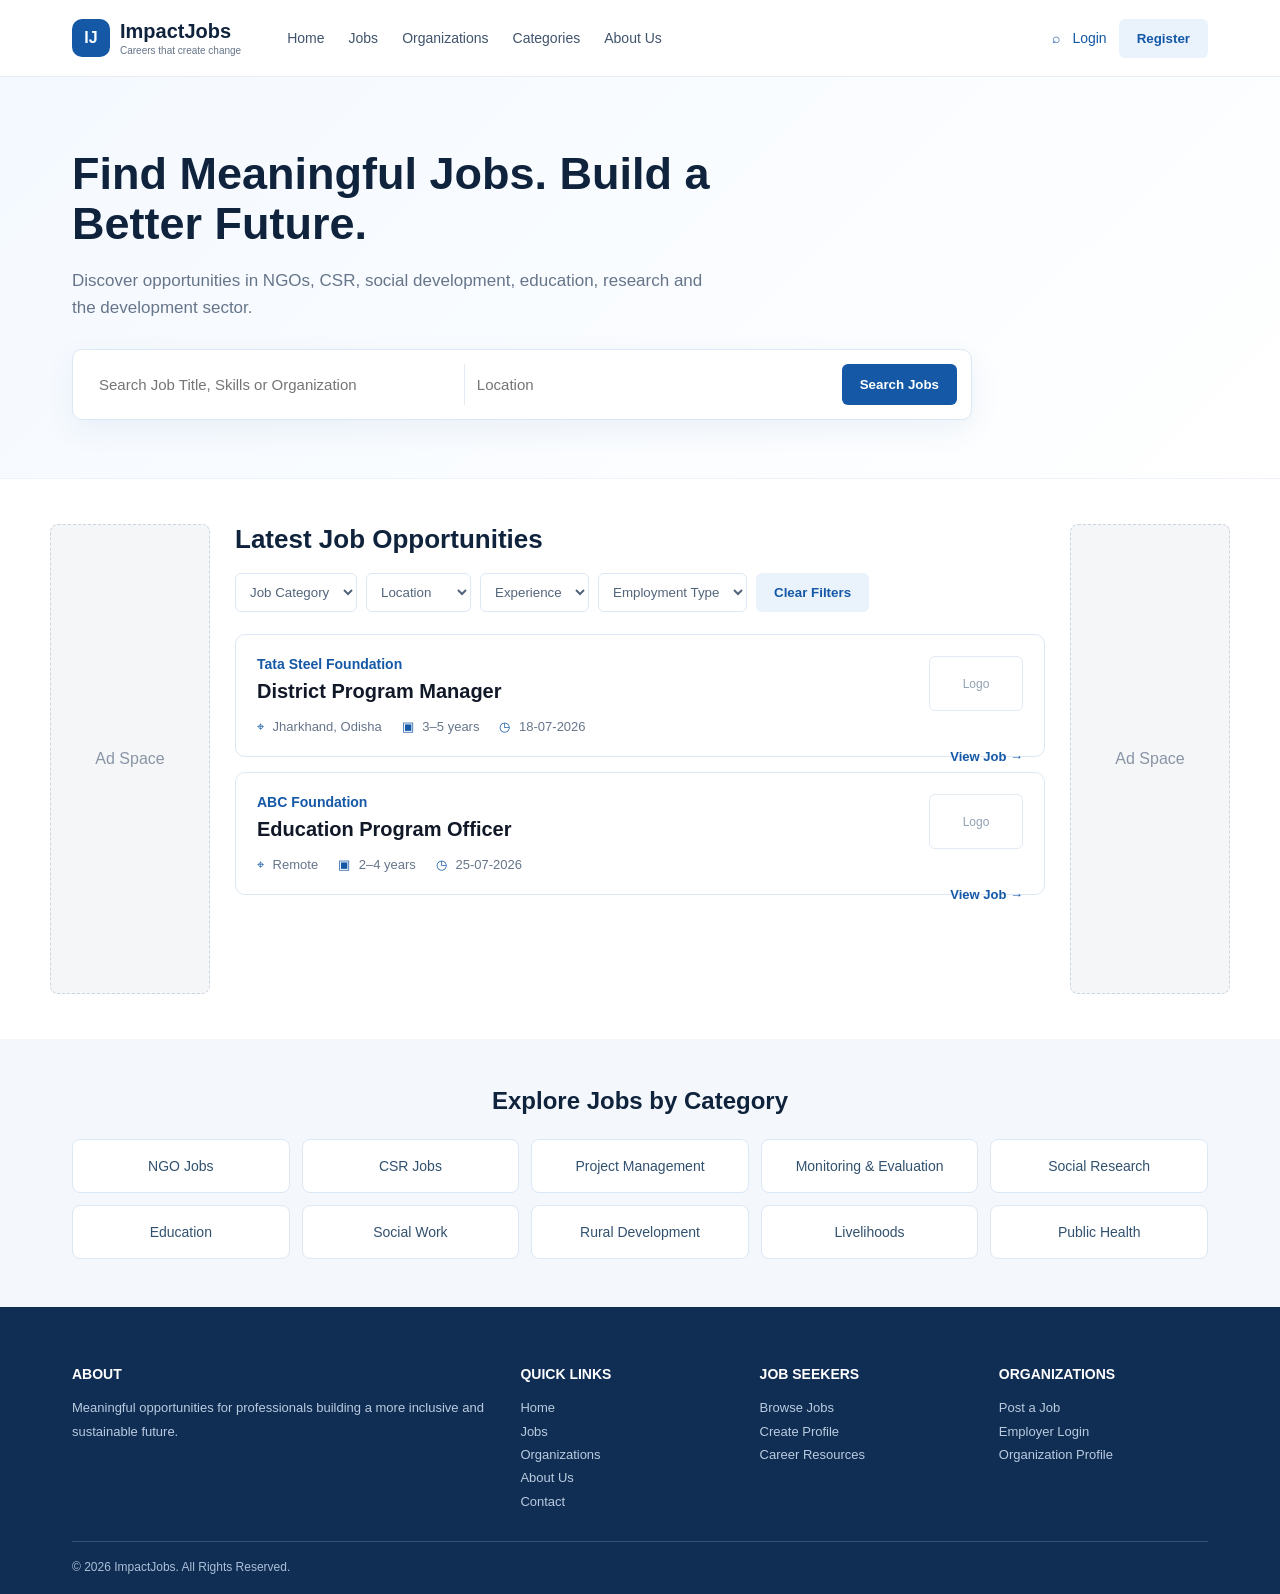
==== index.html @ d1e04d3b "Add files via upload" ====
<!DOCTYPE html>
<html lang="en">
<head>
  <meta charset="UTF-8">
  <meta name="viewport" content="width=device-width, initial-scale=1.0">
  <title>ImpactJobs - Meaningful Careers</title>

  <style>
    :root {
      --primary-blue: #1458a6;
      --dark-blue: #102d53;
      --text-dark: #10233d;
      --text-muted: #66758a;
      --light-blue: #f4f8fc;
      --border-blue: #dce8f5;
      --white: #ffffff;
      --ad-grey: #f5f6f8;
    }

    * {
      box-sizing: border-box;
    }

    body {
      margin: 0;
      font-family: Arial, sans-serif;
      color: var(--text-dark);
      background: var(--white);
    }

    a {
      color: inherit;
      text-decoration: none;
    }

    .container {
      width: 100%;
      max-width: 1180px;
      margin: auto;
      padding: 0 22px;
    }

    /* Header */

    header {
      background: var(--white);
      border-bottom: 1px solid #e8eef5;
    }

    .navbar {
      min-height: 76px;
      display: flex;
      align-items: center;
      gap: 28px;
    }

    .brand {
      display: flex;
      align-items: center;
      gap: 10px;
      margin-right: 18px;
    }

    .logo-mark {
      width: 38px;
      height: 38px;
      display: grid;
      place-items: center;
      border-radius: 10px;
      color: white;
      background: var(--primary-blue);
      font-weight: bold;
    }

    .brand-name {
      display: block;
      font-size: 20px;
      font-weight: bold;
    }

    .tagline {
      display: block;
      margin-top: 2px;
      color: var(--text-muted);
      font-size: 10px;
    }

    .nav-links {
      display: flex;
      flex: 1;
      gap: 24px;
      color: #40536c;
      font-size: 14px;
    }

    .nav-links a:hover {
      color: var(--primary-blue);
    }

    .actions {
      display: flex;
      align-items: center;
      gap: 12px;
    }

    .login {
      color: var(--primary-blue);
      font-size: 14px;
    }

    .button {
      padding: 12px 18px;
      border: 0;
      border-radius: 6px;
      color: white;
      background: var(--primary-blue);
      font-weight: bold;
      cursor: pointer;
    }

    .button.light {
      color: var(--primary-blue);
      background: #eaf3fc;
    }

    /* Hero */

    .hero {
      padding: 72px 0 58px;
      background: linear-gradient(135deg, #f4f9ff, #ffffff);
      border-bottom: 1px solid #edf3f9;
    }

    .hero h1 {
      max-width: 650px;
      margin: 0 0 16px;
      font-size: 45px;
      line-height: 1.12;
    }

    .hero p {
      max-width: 650px;
      color: var(--text-muted);
      font-size: 17px;
      line-height: 1.6;
    }

    .search-box {
      display: flex;
      max-width: 900px;
      gap: 10px;
      margin-top: 28px;
      padding: 14px;
      background: white;
      border: 1px solid var(--border-blue);
      border-radius: 10px;
      box-shadow: 0 10px 30px #174e8d12;
    }

    .search-box input {
      flex: 1;
      min-width: 0;
      padding: 12px;
      border: 0;
      outline: 0;
      font-size: 15px;
    }

    .search-box input + input {
      border-left: 1px solid #e4ebf2;
    }

    /* Main content */

    .main-layout {
      display: grid;
      grid-template-columns: 160px minmax(0, 1fr) 160px;
      gap: 25px;
      padding: 45px 0;
    }

    .ad-space {
      min-height: 470px;
      display: grid;
      place-items: center;
      padding: 10px;
      color: #8995a5;
      background: var(--ad-grey);
      border: 1px dashed #cbd5e1;
      border-radius: 8px;
      text-align: center;
    }

    .main-content h2 {
      margin: 0 0 18px;
      font-size: 26px;
    }

    /* Filters */

    .filters {
      display: flex;
      flex-wrap: wrap;
      gap: 9px;
      margin-bottom: 22px;
    }

    .filters select {
      padding: 10px;
      color: #53657b;
      background: white;
      border: 1px solid var(--border-blue);
      border-radius: 6px;
    }

    /* Job cards */

    .job-card {
      display: block;
      margin-bottom: 15px;
      padding: 21px;
      background: white;
      border: 1px solid var(--border-blue);
      border-radius: 10px;
      transition: 0.2s;
    }

    .job-card:hover {
      border-color: #8ebbe8;
      box-shadow: 0 10px 25px #1458a61a;
      transform: translateY(-3px);
    }

    .card-top {
      display: flex;
      justify-content: space-between;
      gap: 18px;
    }

    .organization {
      color: var(--primary-blue);
      font-size: 14px;
      font-weight: bold;
    }

    .job-card h3 {
      margin: 8px 0 16px;
      color: #111827;
      font-size: 20px;
    }

    .logo-box {
      width: 94px;
      height: 55px;
      display: grid;
      flex: none;
      place-items: center;
      color: #91a1b3;
      border: 1px solid #e3eaf2;
      border-radius: 6px;
      font-size: 12px;
    }

    .job-meta {
      display: flex;
      flex-wrap: wrap;
      gap: 20px;
      color: var(--text-muted);
      font-size: 13px;
    }

    .job-meta span {
      margin-right: 5px;
      color: var(--primary-blue);
    }

    .view-job {
      float: right;
      margin-top: 14px;
      color: var(--primary-blue);
      font-size: 13px;
      font-weight: bold;
    }

    /* Categories */

    .categories {
      padding: 48px 0;
      background: var(--light-blue);
    }

    .categories h2 {
      margin: 0 0 24px;
      text-align: center;
    }

    .category-grid {
      display: grid;
      grid-template-columns: repeat(5, 1fr);
      gap: 12px;
    }

    .category {
      padding: 18px 12px;
      color: #31516f;
      background: white;
      border: 1px solid var(--border-blue);
      border-radius: 8px;
      text-align: center;
      font-size: 14px;
    }

    .category:hover {
      color: var(--primary-blue);
      border-color: var(--primary-blue);
    }

    /* Footer */

    footer {
      padding: 45px 0 20px;
      color: #dbe8f6;
      background: var(--dark-blue);
    }

    .footer-grid {
      display: grid;
      grid-template-columns: 2fr repeat(3, 1fr);
      gap: 30px;
    }

    .footer-grid h3 {
      color: white;
      font-size: 14px;
    }

    .footer-grid p,
    .footer-grid a {
      display: block;
      color: #b9cbe0;
      font-size: 13px;
      line-height: 1.8;
    }

    .copyright {
      margin-top: 28px;
      padding-top: 18px;
      color: #aac0d8;
      border-top: 1px solid #315276;
      font-size: 12px;
    }

    /* Mobile */

    @media (max-width: 850px) {
      .navbar {
        flex-wrap: wrap;
        min-height: auto;
        padding: 15px 0;
      }

      .nav-links {
        order: 3;
        width: 100%;
        overflow-x: auto;
      }

      .main-layout {
        grid-template-columns: 1fr;
      }

      .ad-space {
        min-height: 100px;
      }

      .category-grid {
        grid-template-columns: repeat(2, 1fr);
      }

      .footer-grid {
        grid-template-columns: 1fr 1fr;
      }

      .hero h1 {
        font-size: 36px;
      }
    }

    @media (max-width: 560px) {
      .search-box {
        display: block;
      }

      .search-box input,
      .search-box input + input {
        display: block;
        width: 100%;
        border: 0;
        border-bottom: 1px solid #e4ebf2;
      }

      .search-box .button {
        width: 100%;
        margin-top: 10px;
      }

      .login {
        display: none;
      }

      .hero {
        padding: 48px 0;
      }

      .category-grid,
      .footer-grid {
        grid-template-columns: 1fr 1fr;
      }
    }
  </style>
</head>

<body>

  <!-- Header -->
  <header>
    <div class="container navbar">

      <a class="brand" href="#home">
        <span class="logo-mark">IJ</span>

        <span>
          <span class="brand-name">ImpactJobs</span>
          <span class="tagline">Careers that create change</span>
        </span>
      </a>

      <nav class="nav-links">
        <a href="#home">Home</a>
        <a href="#jobs">Jobs</a>
        <a href="#organizations">Organizations</a>
        <a href="#categories">Categories</a>
        <a href="#about">About Us</a>
      </nav>

      <div class="actions">
        <span class="login">⌕</span>
        <a class="login" href="#">Login</a>
        <button class="button light">Register</button>
      </div>

    </div>
  </header>

  <!-- Hero Search Section -->
  <section class="hero" id="home">
    <div class="container">

      <h1>Find Meaningful Jobs. Build a Better Future.</h1>

      <p>
        Discover opportunities in NGOs, CSR, social development,
        education, research and the development sector.
      </p>

      <form class="search-box" id="search-form">
        <input
          id="search-term"
          type="search"
          placeholder="Search Job Title, Skills or Organization"
        >

        <input
          id="search-location"
          type="search"
          placeholder="Location"
        >

        <button class="button" type="submit">
          Search Jobs
        </button>
      </form>

    </div>
  </section>

  <!-- Job Listing Area -->
  <section class="container main-layout">

    <aside class="ad-space">
      Ad Space
    </aside>

    <main class="main-content" id="jobs">

      <h2>Latest Job Opportunities</h2>

      <div class="filters">
        <select id="category-filter">
          <option value="">Job Category</option>
          <option value="NGO">NGO Jobs</option>
          <option value="CSR">CSR Jobs</option>
          <option value="Education">Education</option>
          <option value="Research">Research</option>
        </select>

        <select id="location-filter">
          <option value="">Location</option>
          <option value="Remote">Remote</option>
          <option value="Jharkhand">Jharkhand</option>
          <option value="Odisha">Odisha</option>
        </select>

        <select id="experience-filter">
          <option value="">Experience</option>
          <option value="0–2">0–2 years</option>
          <option value="3–5">3–5 years</option>
          <option value="5+">5+ years</option>
        </select>

        <select id="type-filter">
          <option value="">Employment Type</option>
          <option value="Full Time">Full Time</option>
          <option value="Part Time">Part Time</option>
          <option value="Contract">Contract</option>
        </select>

        <button class="button light" id="clear-filters" type="button">
          Clear Filters
        </button>
      </div>

      <div id="job-list"></div>

    </main>

    <aside class="ad-space">
      Ad Space
    </aside>

  </section>

  <!-- Categories -->
  <section class="categories" id="categories">
    <div class="container">

      <h2>Explore Jobs by Category</h2>

      <div class="category-grid">
        <a class="category" href="#">NGO Jobs</a>
        <a class="category" href="#">CSR Jobs</a>
        <a class="category" href="#">Project Management</a>
        <a class="category" href="#">Monitoring & Evaluation</a>
        <a class="category" href="#">Social Research</a>
        <a class="category" href="#">Education</a>
        <a class="category" href="#">Social Work</a>
        <a class="category" href="#">Rural Development</a>
        <a class="category" href="#">Livelihoods</a>
        <a class="category" href="#">Public Health</a>
      </div>

    </div>
  </section>

  <!-- Footer -->
  <footer id="about">
    <div class="container">

      <div class="footer-grid">

        <div>
          <h3>ABOUT</h3>
          <p>
            Meaningful opportunities for professionals building
            a more inclusive and sustainable future.
          </p>
        </div>

        <div>
          <h3>QUICK LINKS</h3>
          <a href="#home">Home</a>
          <a href="#jobs">Jobs</a>
          <a href="#organizations">Organizations</a>
          <a href="#about">About Us</a>
          <a href="#">Contact</a>
        </div>

        <div>
          <h3>JOB SEEKERS</h3>
          <a href="#jobs">Browse Jobs</a>
          <a href="#">Create Profile</a>
          <a href="#">Career Resources</a>
        </div>

        <div>
          <h3>ORGANIZATIONS</h3>
          <a href="#">Post a Job</a>
          <a href="#">Employer Login</a>
          <a href="#">Organization Profile</a>
        </div>

      </div>

      <div class="copyright">
        © 2026 ImpactJobs. All Rights Reserved.
      </div>

    </div>
  </footer>

  <script>
    /*
      IMPORTANT:
      Replace the value below with your Google Apps Script Web App URL.

      Example:
      const API_URL =
      "https://script.google.com/macros/s/ABC123/exec";
    */

    const API_URL = "https://script.google.com/macros/s/AKfycbw75taqFAJhumaE9wDWD00meETuvVL-Eu_qV8LPE9gHDS-QgwIFjEbG8TKSBP_hmb-_qQ/exec";

    /*
      These sample jobs appear until you connect Google Sheets.
    */

    const sampleJobs = [
      {
        ID: "job-001",
        Title: "District Program Manager",
        Company: "Tata Steel Foundation",
        Location: "Jharkhand, Odisha",
        Skills: "3–5 years",
        "Date Posted": "18-07-2026",
        URL: "job.html?id=job-001"
      },
      {
        ID: "job-002",
        Title: "Education Program Officer",
        Company: "ABC Foundation",
        Location: "Remote",
        Skills: "2–4 years",
        "Date Posted": "25-07-2026",
        URL: "job.html?id=job-002"
      }
    ];

    let allJobs = [];

    function escapeHTML(value) {
      return String(value || "").replace(/[&<>"']/g, function(character) {
        return {
          "&": "&amp;",
          "<": "&lt;",
          ">": "&gt;",
          '"': "&quot;",
          "'": "&#039;"
        }[character];
      });
    }

    function renderJobs(jobs) {
      const jobList = document.getElementById("job-list");

      if (!jobs.length) {
        jobList.innerHTML = "<p>No jobs found.</p>";
        return;
      }

      jobList.innerHTML = jobs.map(function(job) {
        const jobURL = job.URL || ("job.html?id=" + job.ID);

        return `
          <a class="job-card" href="${escapeHTML(jobURL)}">

            <div class="card-top">
              <div>
                <div class="organization">
                  ${escapeHTML(job.Company)}
                </div>

                <h3>
                  ${escapeHTML(job.Title)}
                </h3>
              </div>

              <div class="logo-box">
                Logo
              </div>
            </div>

            <div class="job-meta">
              <div>
                <span>⌖</span>
                ${escapeHTML(job.Location)}
              </div>

              <div>
                <span>▣</span>
                ${escapeHTML(job.Skills || "Experience not specified")}
              </div>

              <div>
                <span>◷</span>
                ${escapeHTML(job["Date Posted"] || "")}
              </div>
            </div>

            <div class="view-job">
              View Job →
            </div>

          </a>
        `;
      }).join("");
    }

    function filterJobs() {
      const searchTerm =
        document.getElementById("search-term").value.toLowerCase();

      const searchLocation =
        document.getElementById("search-location").value.toLowerCase();

      const category =
        document.getElementById("category-filter").value.toLowerCase();

      const location =
        document.getElementById("location-filter").value.toLowerCase();

      const experience =
        document.getElementById("experience-filter").value.toLowerCase();

      const employmentType =
        document.getElementById("type-filter").value.toLowerCase();

      const filteredJobs = allJobs.filter(function(job) {
        const jobText = Object.values(job).join(" ").toLowerCase();

        return (
          jobText.includes(searchTerm) &&
          jobText.includes(searchLocation) &&
          jobText.includes(category) &&
          jobText.includes(location) &&
          jobText.includes(experience) &&
          jobText.includes(employmentType)
        );
      });

      renderJobs(filteredJobs);
    }

    document
      .getElementById("search-form")
      .addEventListener("submit", function(event) {
        event.preventDefault();
        filterJobs();
      });

    document
      .getElementById("category-filter")
      .addEventListener("change", filterJobs);

    document
      .getElementById("location-filter")
      .addEventListener("change", filterJobs);

    document
      .getElementById("experience-filter")
      .addEventListener("change", filterJobs);

    document
      .getElementById("type-filter")
      .addEventListener("change", filterJobs);

    document
      .getElementById("clear-filters")
      .addEventListener("click", function() {
        document.getElementById("search-term").value = "";
        document.getElementById("search-location").value = "";
        document.getElementById("category-filter").value = "";
        document.getElementById("location-filter").value = "";
        document.getElementById("experience-filter").value = "";
        document.getElementById("type-filter").value = "";

        renderJobs(allJobs);
      });

    /*
      Load jobs from Google Sheets through Apps Script.
      If the URL is not added or fails, sample jobs are shown.
    */

    if (API_URL.indexOf("http") === 0) {
      fetch(API_URL)
        .then(function(response) {
          return response.json();
        })
        .then(function(data) {
          allJobs = data;
          renderJobs(allJobs);
        })
        .catch(function() {
          allJobs = sampleJobs;
          renderJobs(allJobs);
        });
    } else {
      allJobs = sampleJobs;
      renderJobs(allJobs);
    }
  </script>

</body>
</html>
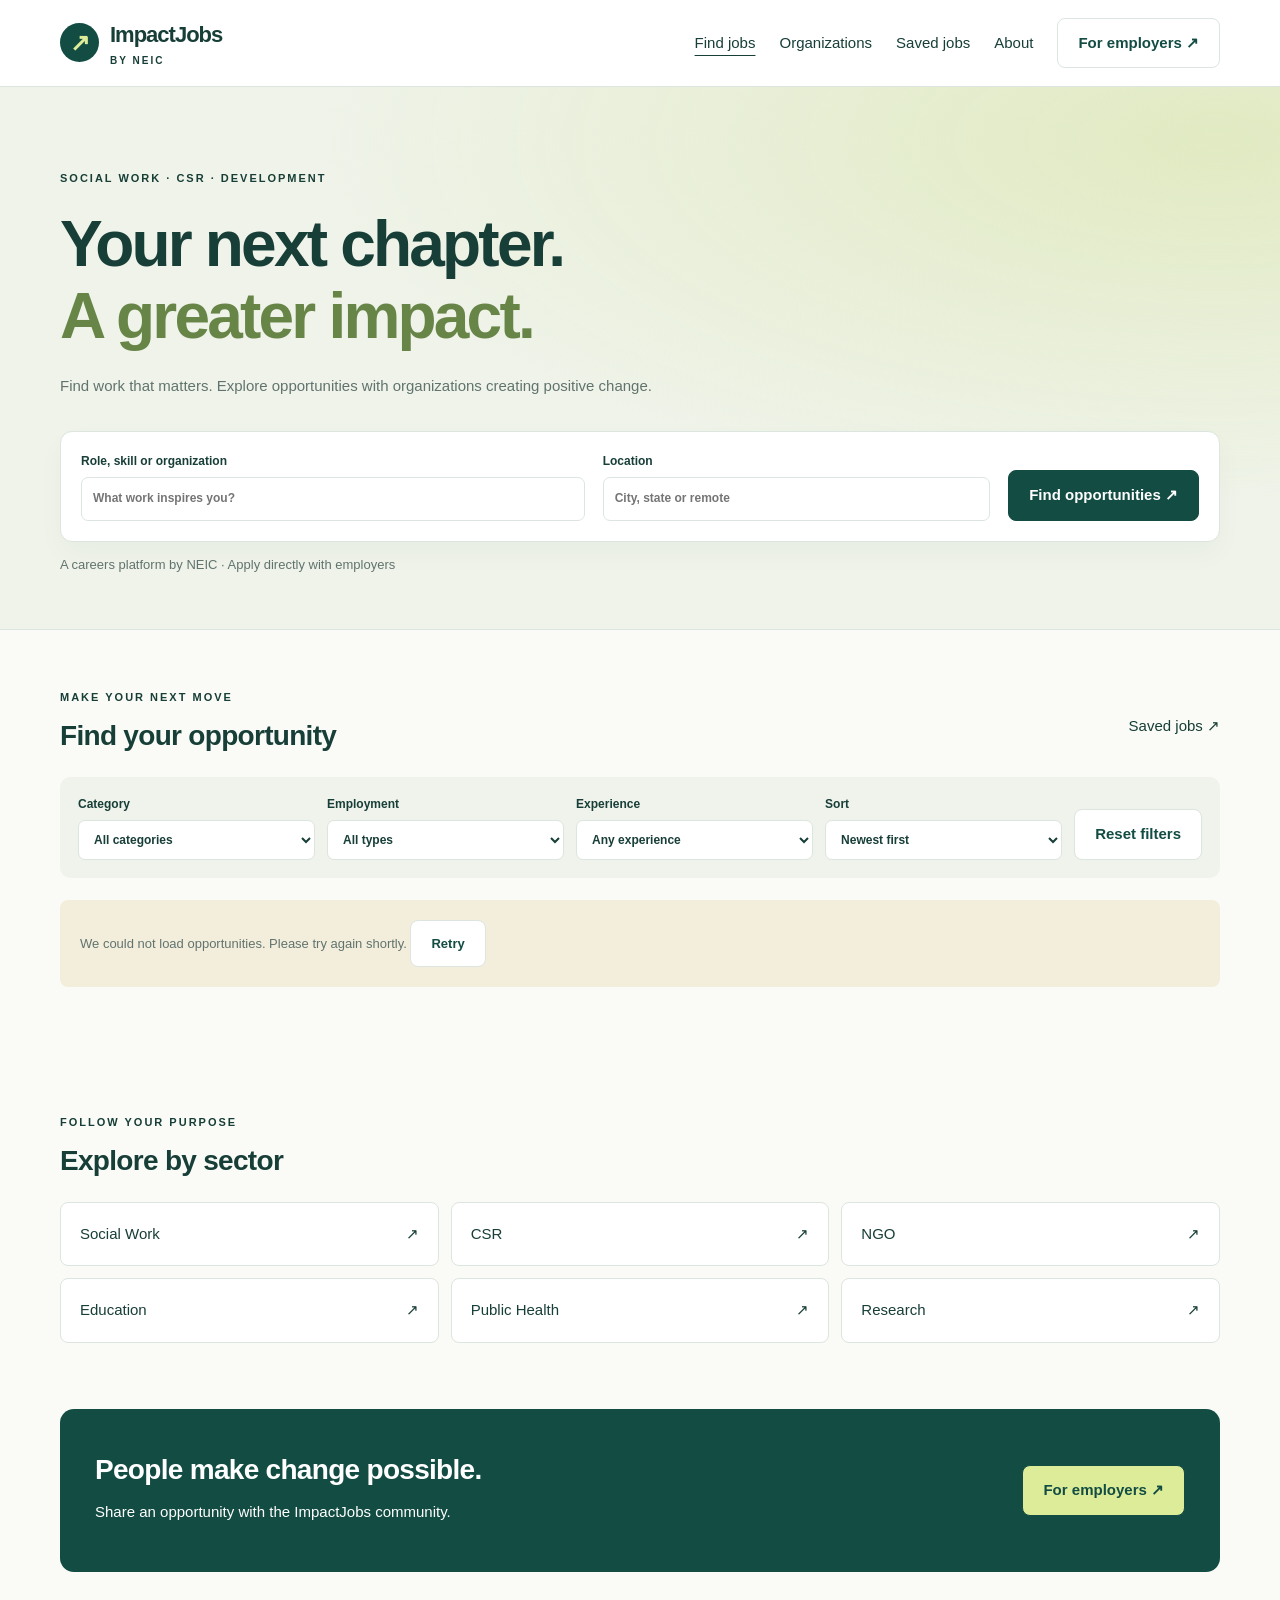
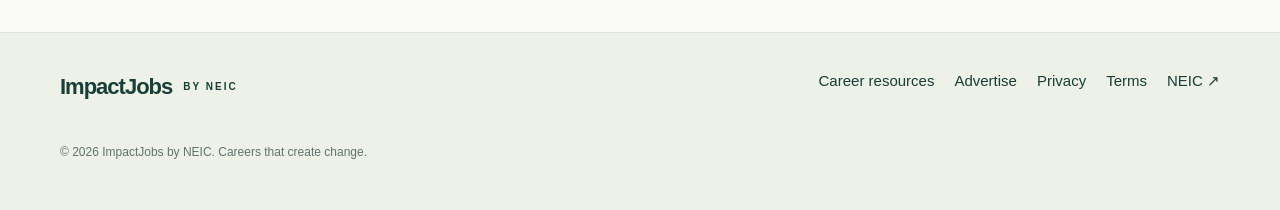
==== commit 9e782c88: "Add files via upload" ====
--- a/index.html
+++ b/index.html
@@ -1,814 +1 @@
-<!DOCTYPE html>
-<html lang="en">
-<head>
-  <meta charset="UTF-8">
-  <meta name="viewport" content="width=device-width, initial-scale=1.0">
-  <title>ImpactJobs - Meaningful Careers</title>
-
-  <style>
-    :root {
-      --primary-blue: #1458a6;
-      --dark-blue: #102d53;
-      --text-dark: #10233d;
-      --text-muted: #66758a;
-      --light-blue: #f4f8fc;
-      --border-blue: #dce8f5;
-      --white: #ffffff;
-      --ad-grey: #f5f6f8;
-    }
-
-    * {
-      box-sizing: border-box;
-    }
-
-    body {
-      margin: 0;
-      font-family: Arial, sans-serif;
-      color: var(--text-dark);
-      background: var(--white);
-    }
-
-    a {
-      color: inherit;
-      text-decoration: none;
-    }
-
-    .container {
-      width: 100%;
-      max-width: 1180px;
-      margin: auto;
-      padding: 0 22px;
-    }
-
-    /* Header */
-
-    header {
-      background: var(--white);
-      border-bottom: 1px solid #e8eef5;
-    }
-
-    .navbar {
-      min-height: 76px;
-      display: flex;
-      align-items: center;
-      gap: 28px;
-    }
-
-    .brand {
-      display: flex;
-      align-items: center;
-      gap: 10px;
-      margin-right: 18px;
-    }
-
-    .logo-mark {
-      width: 38px;
-      height: 38px;
-      display: grid;
-      place-items: center;
-      border-radius: 10px;
-      color: white;
-      background: var(--primary-blue);
-      font-weight: bold;
-    }
-
-    .brand-name {
-      display: block;
-      font-size: 20px;
-      font-weight: bold;
-    }
-
-    .tagline {
-      display: block;
-      margin-top: 2px;
-      color: var(--text-muted);
-      font-size: 10px;
-    }
-
-    .nav-links {
-      display: flex;
-      flex: 1;
-      gap: 24px;
-      color: #40536c;
-      font-size: 14px;
-    }
-
-    .nav-links a:hover {
-      color: var(--primary-blue);
-    }
-
-    .actions {
-      display: flex;
-      align-items: center;
-      gap: 12px;
-    }
-
-    .login {
-      color: var(--primary-blue);
-      font-size: 14px;
-    }
-
-    .button {
-      padding: 12px 18px;
-      border: 0;
-      border-radius: 6px;
-      color: white;
-      background: var(--primary-blue);
-      font-weight: bold;
-      cursor: pointer;
-    }
-
-    .button.light {
-      color: var(--primary-blue);
-      background: #eaf3fc;
-    }
-
-    /* Hero */
-
-    .hero {
-      padding: 72px 0 58px;
-      background: linear-gradient(135deg, #f4f9ff, #ffffff);
-      border-bottom: 1px solid #edf3f9;
-    }
-
-    .hero h1 {
-      max-width: 650px;
-      margin: 0 0 16px;
-      font-size: 45px;
-      line-height: 1.12;
-    }
-
-    .hero p {
-      max-width: 650px;
-      color: var(--text-muted);
-      font-size: 17px;
-      line-height: 1.6;
-    }
-
-    .search-box {
-      display: flex;
-      max-width: 900px;
-      gap: 10px;
-      margin-top: 28px;
-      padding: 14px;
-      background: white;
-      border: 1px solid var(--border-blue);
-      border-radius: 10px;
-      box-shadow: 0 10px 30px #174e8d12;
-    }
-
-    .search-box input {
-      flex: 1;
-      min-width: 0;
-      padding: 12px;
-      border: 0;
-      outline: 0;
-      font-size: 15px;
-    }
-
-    .search-box input + input {
-      border-left: 1px solid #e4ebf2;
-    }
-
-    /* Main content */
-
-    .main-layout {
-      display: grid;
-      grid-template-columns: 160px minmax(0, 1fr) 160px;
-      gap: 25px;
-      padding: 45px 0;
-    }
-
-    .ad-space {
-      min-height: 470px;
-      display: grid;
-      place-items: center;
-      padding: 10px;
-      color: #8995a5;
-      background: var(--ad-grey);
-      border: 1px dashed #cbd5e1;
-      border-radius: 8px;
-      text-align: center;
-    }
-
-    .main-content h2 {
-      margin: 0 0 18px;
-      font-size: 26px;
-    }
-
-    /* Filters */
-
-    .filters {
-      display: flex;
-      flex-wrap: wrap;
-      gap: 9px;
-      margin-bottom: 22px;
-    }
-
-    .filters select {
-      padding: 10px;
-      color: #53657b;
-      background: white;
-      border: 1px solid var(--border-blue);
-      border-radius: 6px;
-    }
-
-    /* Job cards */
-
-    .job-card {
-      display: block;
-      margin-bottom: 15px;
-      padding: 21px;
-      background: white;
-      border: 1px solid var(--border-blue);
-      border-radius: 10px;
-      transition: 0.2s;
-    }
-
-    .job-card:hover {
-      border-color: #8ebbe8;
-      box-shadow: 0 10px 25px #1458a61a;
-      transform: translateY(-3px);
-    }
-
-    .card-top {
-      display: flex;
-      justify-content: space-between;
-      gap: 18px;
-    }
-
-    .organization {
-      color: var(--primary-blue);
-      font-size: 14px;
-      font-weight: bold;
-    }
-
-    .job-card h3 {
-      margin: 8px 0 16px;
-      color: #111827;
-      font-size: 20px;
-    }
-
-    .logo-box {
-      width: 94px;
-      height: 55px;
-      display: grid;
-      flex: none;
-      place-items: center;
-      color: #91a1b3;
-      border: 1px solid #e3eaf2;
-      border-radius: 6px;
-      font-size: 12px;
-    }
-
-    .job-meta {
-      display: flex;
-      flex-wrap: wrap;
-      gap: 20px;
-      color: var(--text-muted);
-      font-size: 13px;
-    }
-
-    .job-meta span {
-      margin-right: 5px;
-      color: var(--primary-blue);
-    }
-
-    .view-job {
-      float: right;
-      margin-top: 14px;
-      color: var(--primary-blue);
-      font-size: 13px;
-      font-weight: bold;
-    }
-
-    /* Categories */
-
-    .categories {
-      padding: 48px 0;
-      background: var(--light-blue);
-    }
-
-    .categories h2 {
-      margin: 0 0 24px;
-      text-align: center;
-    }
-
-    .category-grid {
-      display: grid;
-      grid-template-columns: repeat(5, 1fr);
-      gap: 12px;
-    }
-
-    .category {
-      padding: 18px 12px;
-      color: #31516f;
-      background: white;
-      border: 1px solid var(--border-blue);
-      border-radius: 8px;
-      text-align: center;
-      font-size: 14px;
-    }
-
-    .category:hover {
-      color: var(--primary-blue);
-      border-color: var(--primary-blue);
-    }
-
-    /* Footer */
-
-    footer {
-      padding: 45px 0 20px;
-      color: #dbe8f6;
-      background: var(--dark-blue);
-    }
-
-    .footer-grid {
-      display: grid;
-      grid-template-columns: 2fr repeat(3, 1fr);
-      gap: 30px;
-    }
-
-    .footer-grid h3 {
-      color: white;
-      font-size: 14px;
-    }
-
-    .footer-grid p,
-    .footer-grid a {
-      display: block;
-      color: #b9cbe0;
-      font-size: 13px;
-      line-height: 1.8;
-    }
-
-    .copyright {
-      margin-top: 28px;
-      padding-top: 18px;
-      color: #aac0d8;
-      border-top: 1px solid #315276;
-      font-size: 12px;
-    }
-
-    /* Mobile */
-
-    @media (max-width: 850px) {
-      .navbar {
-        flex-wrap: wrap;
-        min-height: auto;
-        padding: 15px 0;
-      }
-
-      .nav-links {
-        order: 3;
-        width: 100%;
-        overflow-x: auto;
-      }
-
-      .main-layout {
-        grid-template-columns: 1fr;
-      }
-
-      .ad-space {
-        min-height: 100px;
-      }
-
-      .category-grid {
-        grid-template-columns: repeat(2, 1fr);
-      }
-
-      .footer-grid {
-        grid-template-columns: 1fr 1fr;
-      }
-
-      .hero h1 {
-        font-size: 36px;
-      }
-    }
-
-    @media (max-width: 560px) {
-      .search-box {
-        display: block;
-      }
-
-      .search-box input,
-      .search-box input + input {
-        display: block;
-        width: 100%;
-        border: 0;
-        border-bottom: 1px solid #e4ebf2;
-      }
-
-      .search-box .button {
-        width: 100%;
-        margin-top: 10px;
-      }
-
-      .login {
-        display: none;
-      }
-
-      .hero {
-        padding: 48px 0;
-      }
-
-      .category-grid,
-      .footer-grid {
-        grid-template-columns: 1fr 1fr;
-      }
-    }
-  </style>
-</head>
-
-<body>
-
-  <!-- Header -->
-  <header>
-    <div class="container navbar">
-
-      <a class="brand" href="#home">
-        <span class="logo-mark">IJ</span>
-
-        <span>
-          <span class="brand-name">ImpactJobs</span>
-          <span class="tagline">Careers that create change</span>
-        </span>
-      </a>
-
-      <nav class="nav-links">
-        <a href="#home">Home</a>
-        <a href="#jobs">Jobs</a>
-        <a href="#organizations">Organizations</a>
-        <a href="#categories">Categories</a>
-        <a href="#about">About Us</a>
-      </nav>
-
-      <div class="actions">
-        <span class="login">⌕</span>
-        <a class="login" href="#">Login</a>
-        <button class="button light">Register</button>
-      </div>
-
-    </div>
-  </header>
-
-  <!-- Hero Search Section -->
-  <section class="hero" id="home">
-    <div class="container">
-
-      <h1>Find Meaningful Jobs. Build a Better Future.</h1>
-
-      <p>
-        Discover opportunities in NGOs, CSR, social development,
-        education, research and the development sector.
-      </p>
-
-      <form class="search-box" id="search-form">
-        <input
-          id="search-term"
-          type="search"
-          placeholder="Search Job Title, Skills or Organization"
-        >
-
-        <input
-          id="search-location"
-          type="search"
-          placeholder="Location"
-        >
-
-        <button class="button" type="submit">
-          Search Jobs
-        </button>
-      </form>
-
-    </div>
-  </section>
-
-  <!-- Job Listing Area -->
-  <section class="container main-layout">
-
-    <aside class="ad-space">
-      Ad Space
-    </aside>
-
-    <main class="main-content" id="jobs">
-
-      <h2>Latest Job Opportunities</h2>
-
-      <div class="filters">
-        <select id="category-filter">
-          <option value="">Job Category</option>
-          <option value="NGO">NGO Jobs</option>
-          <option value="CSR">CSR Jobs</option>
-          <option value="Education">Education</option>
-          <option value="Research">Research</option>
-        </select>
-
-        <select id="location-filter">
-          <option value="">Location</option>
-          <option value="Remote">Remote</option>
-          <option value="Jharkhand">Jharkhand</option>
-          <option value="Odisha">Odisha</option>
-        </select>
-
-        <select id="experience-filter">
-          <option value="">Experience</option>
-          <option value="0–2">0–2 years</option>
-          <option value="3–5">3–5 years</option>
-          <option value="5+">5+ years</option>
-        </select>
-
-        <select id="type-filter">
-          <option value="">Employment Type</option>
-          <option value="Full Time">Full Time</option>
-          <option value="Part Time">Part Time</option>
-          <option value="Contract">Contract</option>
-        </select>
-
-        <button class="button light" id="clear-filters" type="button">
-          Clear Filters
-        </button>
-      </div>
-
-      <div id="job-list"></div>
-
-    </main>
-
-    <aside class="ad-space">
-      Ad Space
-    </aside>
-
-  </section>
-
-  <!-- Categories -->
-  <section class="categories" id="categories">
-    <div class="container">
-
-      <h2>Explore Jobs by Category</h2>
-
-      <div class="category-grid">
-        <a class="category" href="#">NGO Jobs</a>
-        <a class="category" href="#">CSR Jobs</a>
-        <a class="category" href="#">Project Management</a>
-        <a class="category" href="#">Monitoring & Evaluation</a>
-        <a class="category" href="#">Social Research</a>
-        <a class="category" href="#">Education</a>
-        <a class="category" href="#">Social Work</a>
-        <a class="category" href="#">Rural Development</a>
-        <a class="category" href="#">Livelihoods</a>
-        <a class="category" href="#">Public Health</a>
-      </div>
-
-    </div>
-  </section>
-
-  <!-- Footer -->
-  <footer id="about">
-    <div class="container">
-
-      <div class="footer-grid">
-
-        <div>
-          <h3>ABOUT</h3>
-          <p>
-            Meaningful opportunities for professionals building
-            a more inclusive and sustainable future.
-          </p>
-        </div>
-
-        <div>
-          <h3>QUICK LINKS</h3>
-          <a href="#home">Home</a>
-          <a href="#jobs">Jobs</a>
-          <a href="#organizations">Organizations</a>
-          <a href="#about">About Us</a>
-          <a href="#">Contact</a>
-        </div>
-
-        <div>
-          <h3>JOB SEEKERS</h3>
-          <a href="#jobs">Browse Jobs</a>
-          <a href="#">Create Profile</a>
-          <a href="#">Career Resources</a>
-        </div>
-
-        <div>
-          <h3>ORGANIZATIONS</h3>
-          <a href="#">Post a Job</a>
-          <a href="#">Employer Login</a>
-          <a href="#">Organization Profile</a>
-        </div>
-
-      </div>
-
-      <div class="copyright">
-        © 2026 ImpactJobs. All Rights Reserved.
-      </div>
-
-    </div>
-  </footer>
-
-  <script>
-    /*
-      IMPORTANT:
-      Replace the value below with your Google Apps Script Web App URL.
-
-      Example:
-      const API_URL =
-      "https://script.google.com/macros/s/ABC123/exec";
-    */
-
-    const API_URL = "https://script.google.com/macros/s/AKfycbw75taqFAJhumaE9wDWD00meETuvVL-Eu_qV8LPE9gHDS-QgwIFjEbG8TKSBP_hmb-_qQ/exec";
-
-    /*
-      These sample jobs appear until you connect Google Sheets.
-    */
-
-    const sampleJobs = [
-      {
-        ID: "job-001",
-        Title: "District Program Manager",
-        Company: "Tata Steel Foundation",
-        Location: "Jharkhand, Odisha",
-        Skills: "3–5 years",
-        "Date Posted": "18-07-2026",
-        URL: "job.html?id=job-001"
-      },
-      {
-        ID: "job-002",
-        Title: "Education Program Officer",
-        Company: "ABC Foundation",
-        Location: "Remote",
-        Skills: "2–4 years",
-        "Date Posted": "25-07-2026",
-        URL: "job.html?id=job-002"
-      }
-    ];
-
-    let allJobs = [];
-
-    function escapeHTML(value) {
-      return String(value || "").replace(/[&<>"']/g, function(character) {
-        return {
-          "&": "&amp;",
-          "<": "&lt;",
-          ">": "&gt;",
-          '"': "&quot;",
-          "'": "&#039;"
-        }[character];
-      });
-    }
-
-    function renderJobs(jobs) {
-      const jobList = document.getElementById("job-list");
-
-      if (!jobs.length) {
-        jobList.innerHTML = "<p>No jobs found.</p>";
-        return;
-      }
-
-      jobList.innerHTML = jobs.map(function(job) {
-        const jobURL = job.URL || ("job.html?id=" + job.ID);
-
-        return `
-          <a class="job-card" href="${escapeHTML(jobURL)}">
-
-            <div class="card-top">
-              <div>
-                <div class="organization">
-                  ${escapeHTML(job.Company)}
-                </div>
-
-                <h3>
-                  ${escapeHTML(job.Title)}
-                </h3>
-              </div>
-
-              <div class="logo-box">
-                Logo
-              </div>
-            </div>
-
-            <div class="job-meta">
-              <div>
-                <span>⌖</span>
-                ${escapeHTML(job.Location)}
-              </div>
-
-              <div>
-                <span>▣</span>
-                ${escapeHTML(job.Skills || "Experience not specified")}
-              </div>
-
-              <div>
-                <span>◷</span>
-                ${escapeHTML(job["Date Posted"] || "")}
-              </div>
-            </div>
-
-            <div class="view-job">
-              View Job →
-            </div>
-
-          </a>
-        `;
-      }).join("");
-    }
-
-    function filterJobs() {
-      const searchTerm =
-        document.getElementById("search-term").value.toLowerCase();
-
-      const searchLocation =
-        document.getElementById("search-location").value.toLowerCase();
-
-      const category =
-        document.getElementById("category-filter").value.toLowerCase();
-
-      const location =
-        document.getElementById("location-filter").value.toLowerCase();
-
-      const experience =
-        document.getElementById("experience-filter").value.toLowerCase();
-
-      const employmentType =
-        document.getElementById("type-filter").value.toLowerCase();
-
-      const filteredJobs = allJobs.filter(function(job) {
-        const jobText = Object.values(job).join(" ").toLowerCase();
-
-        return (
-          jobText.includes(searchTerm) &&
-          jobText.includes(searchLocation) &&
-          jobText.includes(category) &&
-          jobText.includes(location) &&
-          jobText.includes(experience) &&
-          jobText.includes(employmentType)
-        );
-      });
-
-      renderJobs(filteredJobs);
-    }
-
-    document
-      .getElementById("search-form")
-      .addEventListener("submit", function(event) {
-        event.preventDefault();
-        filterJobs();
-      });
-
-    document
-      .getElementById("category-filter")
-      .addEventListener("change", filterJobs);
-
-    document
-      .getElementById("location-filter")
-      .addEventListener("change", filterJobs);
-
-    document
-      .getElementById("experience-filter")
-      .addEventListener("change", filterJobs);
-
-    document
-      .getElementById("type-filter")
-      .addEventListener("change", filterJobs);
-
-    document
-      .getElementById("clear-filters")
-      .addEventListener("click", function() {
-        document.getElementById("search-term").value = "";
-        document.getElementById("search-location").value = "";
-        document.getElementById("category-filter").value = "";
-        document.getElementById("location-filter").value = "";
-        document.getElementById("experience-filter").value = "";
-        document.getElementById("type-filter").value = "";
-
-        renderJobs(allJobs);
-      });
-
-    /*
-      Load jobs from Google Sheets through Apps Script.
-      If the URL is not added or fails, sample jobs are shown.
-    */
-
-    if (API_URL.indexOf("http") === 0) {
-      fetch(API_URL)
-        .then(function(response) {
-          return response.json();
-        })
-        .then(function(data) {
-          allJobs = data;
-          renderJobs(allJobs);
-        })
-        .catch(function() {
-          allJobs = sampleJobs;
-          renderJobs(allJobs);
-        });
-    } else {
-      allJobs = sampleJobs;
-      renderJobs(allJobs);
-    }
-  </script>
-
-</body>
-</html>+<!doctype html><html lang="en"><head><meta charset="utf-8"><meta name="viewport" content="width=device-width,initial-scale=1"><meta name="description" content="Social work, NGO, CSR and development sector careers. ImpactJobs by NEIC."><title>ImpactJobs by NEIC | Careers that create change</title><link rel="stylesheet" href="style.css"><script defer src="config.js"></script><script defer src="script.js"></script></head><body><a class="skip" href="#main">Skip to content</a><header id="header"></header><main id="main"><section class="hero"><div class="wrap"><p class="eyebrow">SOCIAL WORK · CSR · DEVELOPMENT</p><h1>Your next chapter.<br><em>A greater impact.</em></h1><p>Find work that matters. Explore opportunities with organizations creating positive change.</p><form id="search-form" class="search"><label>Role, skill or organization<input id="query" type="search" placeholder="What work inspires you?"></label><label>Location<input id="location" type="search" placeholder="City, state or remote"></label><button>Find opportunities ↗</button></form><p class="meta">A careers platform by NEIC · Apply directly with employers</p></div></section><div class="wrap"><section id="ads-top" class="ads" hidden aria-label="Sponsored opportunities"></section><section id="jobs" class="listing"><div class="section-head"><div><p class="eyebrow">MAKE YOUR NEXT MOVE</p><h2>Find your opportunity</h2></div><a href="saved.html">Saved jobs ↗</a></div><div class="filters"><label>Category<select id="category"><option value="">All categories</option></select></label><label>Employment<select id="type"><option value="">All types</option></select></label><label>Experience<select id="experience"><option value="">Any experience</option></select></label><label>Sort<select id="sort"><option value="newest">Newest first</option><option value="deadline">Closing soon</option></select></label><button class="secondary" id="clear" type="button">Reset filters</button></div><p id="status" role="status">Loading opportunities…</p><div id="job-list" class="job-grid"></div><button id="more" class="secondary" hidden>Show more jobs</button></section><section class="explore"><p class="eyebrow">FOLLOW YOUR PURPOSE</p><h2>Explore by sector</h2><div id="categories" class="category-grid"></div></section><section id="ads-bottom" class="ads" hidden aria-label="Sponsored opportunities"></section><section class="callout"><div><h2>People make change possible.</h2><p>Share an opportunity with the ImpactJobs community.</p></div><a class="button" href="employers.html">For employers ↗</a></section></div></main><footer id="footer"></footer><noscript>Enable JavaScript to load current jobs.</noscript></body></html>
--- a/style.css
+++ b/style.css
@@ -0,0 +1 @@
+:root{--ink:#173e37;--muted:#61736e;--green:#124c43;--line:#dce5df;--paper:#fafbf7;--lime:#dcec98}*{box-sizing:border-box}body{margin:0;background:var(--paper);color:var(--ink);font:15px/1.65 Arial,sans-serif}a{color:inherit;text-decoration:none}a:hover{text-decoration:underline}button,input,select{font:inherit}button,.button{display:inline-block;cursor:pointer;border:1px solid var(--green);background:var(--green);color:white;padding:12px 20px;border-radius:8px;font-weight:600;text-align:center}button:hover,.button:hover{background:#236556;text-decoration:none}.secondary{background:white;color:var(--green);border-color:var(--line)}.secondary:hover{background:#eef3e7}input,select{border:1px solid var(--line);border-radius:7px;background:white;padding:11px;color:var(--ink);width:100%}:focus-visible{outline:3px solid #a77a16;outline-offset:3px}[hidden]{display:none!important}.wrap{width:min(1160px,calc(100% - 48px));margin:auto}.nav{display:flex;align-items:center;gap:30px;min-height:86px}.brand{display:flex;align-items:center;gap:11px;margin-right:auto;font-size:22px;font-weight:800;letter-spacing:-1px}.brand b{background:var(--green);color:var(--lime);border-radius:50%;width:39px;height:39px;display:grid;place-items:center;font-size:24px}.brand small{display:block;font-size:10px;letter-spacing:2px}.nav nav{display:flex;gap:24px;align-items:center}.nav a[aria-current=page]{text-decoration:underline;text-underline-offset:7px}header{background:#fff;border-bottom:1px solid var(--line)}.hero{padding:70px 0 42px;background:radial-gradient(ellipse at 95% 10%,#e1eac2 0,transparent 52%),#eff3e9;border-bottom:1px solid var(--line)}.eyebrow{font-size:11px;font-weight:700;letter-spacing:2px}.hero h1{font-size:clamp(38px,5vw,66px);line-height:1.12;letter-spacing:-2.8px;margin:22px 0}.hero h1 em{font-style:normal;color:#688548}.hero>div>p:not(.eyebrow){max-width:610px;color:var(--muted)}.search{display:grid;grid-template-columns:1.3fr 1fr auto;align-items:end;gap:18px;background:white;border:1px solid var(--line);border-radius:12px;padding:20px;margin-top:32px;box-shadow:0 12px 28px #173e3708}label{display:block;font-size:12px;font-weight:600}label input,label select{margin-top:5px}.listing,.explore{padding:46px 0}.section-head{display:flex;justify-content:space-between;align-items:center;gap:18px}h2{font-size:28px;line-height:1.3;letter-spacing:-.7px;margin:8px 0 22px}h3{font-size:20px;line-height:1.4;margin:10px 0}p{margin:12px 0}.filters{display:flex;flex-wrap:wrap;align-items:end;gap:12px;padding:18px;background:#f0f3ec;border-radius:10px}.filters label{flex:1;min-width:140px}#status{color:var(--muted);font-size:13px;margin:22px 0}.job-grid{display:grid;grid-template-columns:1fr 1fr;gap:18px}.job-card,.panel{background:white;border:1px solid var(--line);border-radius:12px;padding:25px}.job-card{display:flex;flex-direction:column;gap:8px}.job-card:hover{border-color:#6f9271}.card-head{display:flex;gap:12px;align-items:center}.avatar{width:42px;height:42px;flex:none;border-radius:10px;background:#eff3e9;display:grid;place-items:center;font-weight:700;object-fit:contain}.company{font-weight:600;font-size:13px}.tag{display:inline-block;border-radius:4px;background:#f0f3ec;padding:3px 9px;font-size:11px;margin:3px 5px 3px 0}.meta{color:var(--muted);font-size:13px}.card-foot{margin-top:auto;padding-top:15px;display:flex;align-items:center;justify-content:space-between;border-top:1px solid #eef1eb}.save{padding:7px 12px;font-size:12px}.category-grid{display:grid;grid-template-columns:repeat(3,1fr);gap:12px}.category{padding:19px;border:1px solid var(--line);border-radius:8px;background:white}.category span{float:right}.callout{background:var(--green);color:white;padding:35px;border-radius:14px;display:flex;align-items:center;justify-content:space-between;gap:24px;margin:20px 0 60px}.callout h2{margin-bottom:8px}.callout .button{background:var(--lime);color:var(--green);white-space:nowrap}footer{border-top:1px solid var(--line);padding:36px 0;background:#edf1e8}footer .wrap{display:flex;flex-wrap:wrap;gap:25px;justify-content:space-between}footer nav{display:flex;gap:20px;flex-wrap:wrap}footer p{font-size:12px;color:var(--muted);width:100%}.page{padding-top:35px;padding-bottom:65px;min-height:65vh}.page>h1,.detail-head h1{font-size:clamp(30px,4vw,44px);line-height:1.2;letter-spacing:-1px}.detail-head{padding:35px 0}.detail-grid{display:grid;grid-template-columns:2fr 1fr;gap:24px}.prose{white-space:pre-wrap;overflow-wrap:anywhere}.panel h2{font-size:20px;margin-top:22px}.panel h2:first-child{margin-top:0}.panel+.panel{margin-top:18px}.panel a:not(.button){text-decoration:underline}.detail-grid aside .button{width:100%;margin:10px 0}.content{max-width:800px}.content li{margin:8px 0}.notice{padding:20px;background:#f3eedc;border-radius:8px;margin:18px 0}.ads{margin:24px 0;display:grid;grid-template-columns:repeat(auto-fit,minmax(230px,1fr));gap:15px}.ad{display:block;border:1px solid var(--line);border-radius:10px;padding:20px;background:white}.ad img{max-width:100%;max-height:180px;object-fit:contain}.ad small{display:block;color:var(--muted);font-size:10px;letter-spacing:1px}.skip{position:absolute;left:10px;top:-80px;background:white;padding:10px;z-index:10}.skip:focus{top:10px}#more{margin-top:24px}.empty{padding:35px;border:1px solid var(--line);border-radius:10px;grid-column:1/-1}code{overflow-wrap:anywhere}@media(max-width:760px){.wrap{width:calc(100% - 32px)}.nav{flex-wrap:wrap;padding:16px 0;gap:15px}.nav nav{width:100%;gap:17px;font-size:13px;flex-wrap:wrap}.hero{padding:40px 0 25px}.hero h1{letter-spacing:-1.5px}.search{grid-template-columns:1fr}.job-grid,.detail-grid{grid-template-columns:1fr}.category-grid{grid-template-columns:1fr 1fr}.callout{display:block;padding:25px}.callout .button{margin-top:15px}.section-head{align-items:start}.section-head>a{font-size:12px;white-space:nowrap}.filters label{min-width:120px}.job-card{padding:20px}.listing,.explore{padding:30px 0}}
